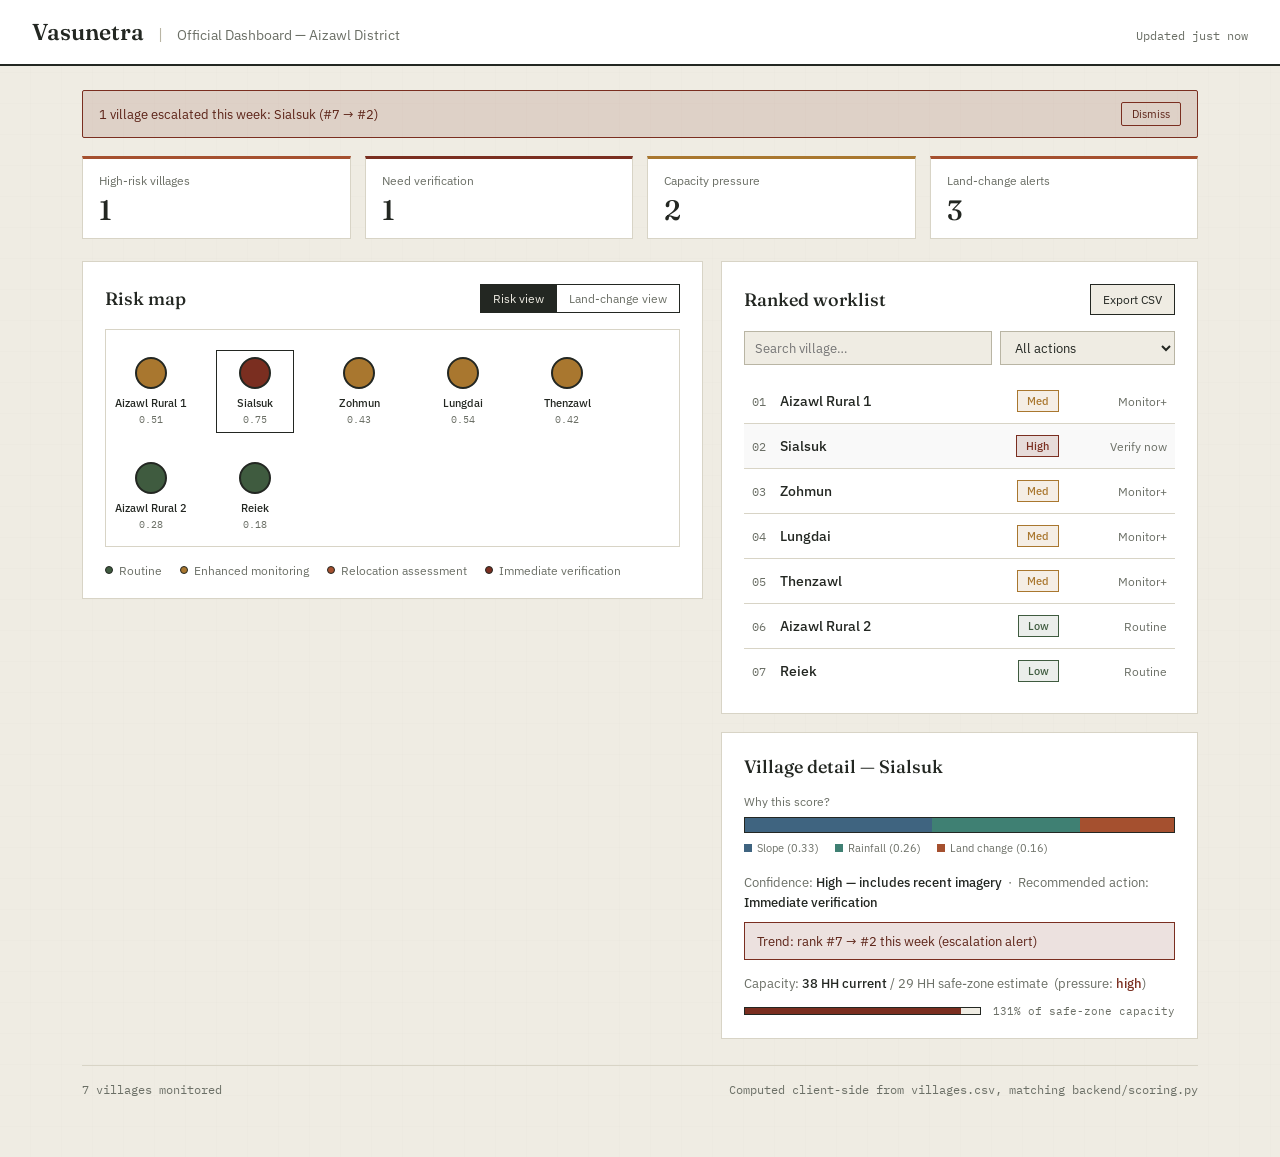
==== index.html @ 8f5079fb "Create index.html" ====
<!DOCTYPE html>
<html lang="en">
<head>
<meta charset="UTF-8">
<title>Vasunetra — Official Dashboard (Survey Report style)</title>
<link rel="preconnect" href="https://fonts.googleapis.com">
<link href="https://fonts.googleapis.com/css2?family=Fraunces:opsz,wght@9..144,400;9..144,500;9..144,600&family=IBM+Plex+Sans:wght@400;500;600&family=IBM+Plex+Mono:wght@400;500&display=swap" rel="stylesheet">
<style>
  :root{
    --paper:#efece3;
    --panel:#ffffff;
    --ink:#232722;
    --ink-dim:#6b6f66;
    --line:#d8d4c6;
    --line-strong:#b9b5a4;
    --forest:#3f5b3f;
    --forest-soft:rgba(63,91,63,0.10);
    --ochre:#a9772f;
    --ochre-soft:rgba(169,119,47,0.12);
    --clay:#a5502f;
    --clay-soft:rgba(165,80,47,0.13);
    --brick:#7a2e20;
    --brick-soft:rgba(122,46,32,0.14);
    --blue:#3f6480;
    --teal:#3f8073;
  }
  *{box-sizing:border-box;}
  html,body{margin:0;padding:0;}
  body{background:var(--paper); color:var(--ink); font-family:'IBM Plex Sans', sans-serif;
    background-image:
      repeating-linear-gradient(0deg, transparent, transparent 30px, rgba(0,0,0,0.018) 31px),
      repeating-linear-gradient(90deg, transparent, transparent 30px, rgba(0,0,0,0.018) 31px);
  }

  .navbar{
    background:var(--panel); border-bottom:2px solid var(--ink);
    padding:18px 32px; display:flex; align-items:baseline; justify-content:space-between; flex-wrap:wrap; gap:10px;
  }
  .navbar-left{display:flex; align-items:baseline; gap:14px; flex-wrap:wrap;}
  .navbar .wordmark{font-family:'Fraunces', serif; font-weight:560; font-size:23px;}
  .navbar .sep{color:var(--line-strong);}
  .navbar .subtitle{font-size:13.5px; color:var(--ink-dim);}
  .navbar .updated{font-family:'IBM Plex Mono', monospace; font-size:11.5px; color:var(--ink-dim);}

  .wrap{max-width:1180px;margin:0 auto;padding:24px 32px 60px;}

  .alert-banner{
    display:flex; align-items:center; justify-content:space-between;
    background:var(--brick-soft); border:1px solid var(--brick); color:#5c2317;
    border-radius:2px; padding:11px 16px; margin-bottom:18px; font-size:13px;
  }
  .alert-banner button{background:none; border:1px solid var(--brick); color:#5c2317; font-size:11px; padding:4px 10px; border-radius:2px; cursor:pointer; font-family:'IBM Plex Sans', sans-serif;}

  .stat-strip{display:grid; grid-template-columns:repeat(4,1fr); gap:14px; margin-bottom:22px;}
  @media (max-width:760px){ .stat-strip{grid-template-columns:repeat(2,1fr);} }
  .stat-card{background:var(--panel); border:1px solid var(--line); border-top:3px solid var(--line-strong); padding:14px 16px;}
  .stat-card.k-clay{border-top-color:var(--clay);}
  .stat-card.k-brick{border-top-color:var(--brick);}
  .stat-card.k-ochre{border-top-color:var(--ochre);}
  .stat-card .lbl{font-size:12px; color:var(--ink-dim); margin-bottom:8px;}
  .stat-card .val{font-family:'Fraunces', serif; font-weight:500; font-size:28px; line-height:1;}

  .grid{display:grid; grid-template-columns:1.3fr 1fr; gap:18px; align-items:start;}
  @media (max-width:920px){ .grid{grid-template-columns:1fr;} }

  .panel{background:var(--panel); border:1px solid var(--line); padding:22px 22px 20px; margin-bottom:18px;}
  .panel-head{display:flex; justify-content:space-between; align-items:center; margin-bottom:16px; flex-wrap:wrap; gap:8px;}
  .panel h2{font-family:'Fraunces', serif; font-weight:500; font-size:18px; margin:0;}
  .toggle{display:flex; border:1px solid var(--ink); overflow:hidden;}
  .toggle button{background:transparent; border:none; color:var(--ink-dim); font-family:'IBM Plex Sans', sans-serif; font-size:12px; padding:6px 12px; cursor:pointer;}
  .toggle button.active{background:var(--ink); color:var(--paper);}
  .toggle button:not(:last-child){border-right:1px solid var(--ink);}

  .map-field{
    display:flex; flex-wrap:wrap; gap:22px 26px; padding:20px 6px 8px;
    border:1px solid var(--line);
  }
  .node{text-align:center; cursor:pointer; width:78px; padding:6px 2px; border:1px solid transparent;}
  .node:hover{background:rgba(0,0,0,0.025);}
  .node.selected{border-color:var(--ink);}
  .node.hidden{display:none;}
  .node .dot{width:32px; height:32px; border-radius:50%; margin:0 auto 8px; border:2px solid var(--ink);}
  .node .nm{font-size:11px; font-weight:500; line-height:1.25;}
  .node .sc{font-family:'IBM Plex Mono', monospace; font-size:10px; color:var(--ink-dim); margin-top:2px;}
  .map-legend{display:flex; gap:18px; flex-wrap:wrap; margin-top:16px; font-size:11.5px; color:var(--ink-dim);}
  .map-legend span{display:inline-flex; align-items:center; gap:6px;}
  .map-legend i{width:8px; height:8px; border-radius:50%; display:inline-block; border:1px solid var(--ink);}

  .filter-row{display:flex; gap:8px; margin-bottom:14px; flex-wrap:wrap;}
  .filter-row input, .filter-row select{
    background:var(--paper); border:1px solid var(--line-strong); color:var(--ink);
    font-family:'IBM Plex Sans', sans-serif; font-size:12.5px; padding:7px 10px;
  }
  .filter-row input{flex:1; min-width:120px;}
  .icon-btn{background:var(--paper); border:1px solid var(--ink); color:var(--ink); font-family:'IBM Plex Sans', sans-serif; font-size:12px; padding:7px 12px; cursor:pointer;}
  .icon-btn:hover{background:var(--ink); color:var(--paper);}

  .wl-row{display:grid; grid-template-columns:auto 1fr auto auto; align-items:center; gap:12px; padding:11px 8px; border-bottom:1px solid var(--line); cursor:pointer;}
  .wl-row.hidden{display:none;}
  .wl-row:last-child{border-bottom:none;}
  .wl-row:hover, .wl-row.selected{background:rgba(0,0,0,0.025);}
  .wl-rank{font-family:'IBM Plex Mono', monospace; font-size:11.5px; color:var(--ink-dim); width:16px;}
  .wl-name{font-size:13.5px; font-weight:500;}
  .badge{padding:3px 9px; font-size:11px; font-weight:500; white-space:nowrap; border:1px solid;}
  .badge.tier-1{background:var(--forest-soft); color:var(--forest); border-color:var(--forest);}
  .badge.tier-2{background:var(--ochre-soft); color:var(--ochre); border-color:var(--ochre);}
  .badge.tier-3{background:var(--clay-soft); color:var(--clay); border-color:var(--clay);}
  .badge.tier-4{background:var(--brick-soft); color:var(--brick); border-color:var(--brick);}
  .wl-action{font-size:12px; color:var(--ink-dim); text-align:right; min-width:96px;}
  .empty-msg{font-size:12.5px; color:var(--ink-dim); padding:14px 4px;}

  .vd-title{font-family:'Fraunces', serif; font-size:17px; font-weight:500; margin-bottom:2px;}
  .why-label{font-size:12px; color:var(--ink-dim); margin-bottom:8px;}
  .stack-bar{display:flex; width:100%; height:16px; overflow:hidden; margin-bottom:8px; border:1px solid var(--ink);}
  .stack-legend{display:flex; gap:16px; flex-wrap:wrap; font-size:11px; color:var(--ink-dim); margin-bottom:18px;}
  .stack-legend span{display:inline-flex; align-items:center; gap:5px;}
  .stack-legend i{width:8px; height:8px; display:inline-block;}
  .vd-line{font-size:13px; color:var(--ink-dim); margin-bottom:10px; line-height:1.5;}
  .vd-line b{color:var(--ink); font-weight:500;}
  .vd-alert{background:var(--brick-soft); border:1px solid var(--brick); color:#5c2317; font-size:12.5px; padding:10px 12px; margin:6px 0 14px;}
  .vd-capacity{display:flex; align-items:center; gap:12px; margin-top:4px;}
  .cap-bar{flex:1; height:8px; background:var(--paper); overflow:hidden; border:1px solid var(--ink);}
  .cap-fill{height:100%;}
  .cap-txt{font-family:'IBM Plex Mono', monospace; font-size:11px; color:var(--ink-dim); white-space:nowrap;}

  footer{margin-top:8px; padding-top:16px; border-top:1px solid var(--line); font-size:11.5px; color:var(--ink-dim); font-family:'IBM Plex Mono', monospace; display:flex; justify-content:space-between; flex-wrap:wrap; gap:8px;}
</style>
</head>
<body>

<div class="navbar">
  <div class="navbar-left">
    <span class="wordmark">Vasunetra</span>
    <span class="sep">|</span>
    <span class="subtitle">Official Dashboard — Aizawl District</span>
  </div>
  <span class="updated" id="updatedAt"></span>
</div>

<div class="wrap">

  <div id="alertBanner"></div>
  <div class="stat-strip" id="statStrip"></div>

  <div class="grid">
    <div class="col-left">
      <div class="panel">
        <div class="panel-head">
          <h2>Risk map</h2>
          <div class="toggle">
            <button id="btnRisk" class="active">Risk view</button>
            <button id="btnLand">Land-change view</button>
          </div>
        </div>
        <div class="map-field" id="mapField"></div>
        <div class="map-legend" id="mapLegend"></div>
      </div>
    </div>

    <div class="col-right">
      <div class="panel">
        <div class="panel-head">
          <h2>Ranked worklist</h2>
          <button class="icon-btn" id="exportBtn">Export CSV</button>
        </div>
        <div class="filter-row">
          <input type="text" id="searchInput" placeholder="Search village…"/>
          <select id="tierFilter">
            <option value="all">All actions</option>
            <option value="4">Immediate verification</option>
            <option value="3">Relocation assessment</option>
            <option value="2">Enhanced monitoring</option>
            <option value="1">Routine monitoring</option>
          </select>
        </div>
        <div id="worklist"></div>
      </div>

      <div class="panel">
        <div class="panel-head"><h2 id="vdTitle">Village detail</h2></div>
        <div id="villageDetail"></div>
      </div>
    </div>
  </div>

  <footer>
    <span id="footLeft"></span>
    <span>Computed client-side from villages.csv, matching backend/scoring.py</span>
  </footer>

</div>

<script>
  const villages = [
    { village:"Sialsuk",        area:"Aizawl district",   slope:0.82, rainfall:0.75, population:152, access_score:0.4,  land_change:0.65, prev_rank:7 },
    { village:"Zohmun",         area:"Aizawl district",   slope:0.55, rainfall:0.60, population:210, access_score:0.6,  land_change:0,    prev_rank:null },
    { village:"Thenzawl",       area:"Serchhip district", slope:0.48, rainfall:0.65, population:95,  access_score:0.5,  land_change:0,    prev_rank:null },
    { village:"Reiek",          area:"Aizawl district",   slope:0.20, rainfall:0.30, population:180, access_score:0.8,  land_change:0,    prev_rank:null },
    { village:"Aizawl Rural 1", area:"Aizawl district",   slope:0.70, rainfall:0.55, population:300, access_score:0.3,  land_change:0.15, prev_rank:null },
    { village:"Aizawl Rural 2", area:"Aizawl district",   slope:0.35, rainfall:0.40, population:120, access_score:0.7,  land_change:0,    prev_rank:null },
    { village:"Lungdai",        area:"Aizawl district",   slope:0.65, rainfall:0.70, population:88,  access_score:0.45, land_change:0.12, prev_rank:null },
  ];

  function actionFor(h){
    if (h > 0.75) return {label:"Immediate verification", short:"Verify now", tier:4};
    if (h > 0.55) return {label:"Relocation assessment",  short:"Assess",     tier:3};
    if (h > 0.35) return {label:"Enhanced monitoring",     short:"Monitor+",   tier:2};
    return              {label:"Routine monitoring",      short:"Routine",    tier:1};
  }
  const tierColor = {1:'#3f5b3f', 2:'#a9772f', 3:'#a5502f', 4:'#7a2e20'};
  const tierName  = {1:'Low', 2:'Med', 3:'Med-high', 4:'High'};

  const scored = villages.map(v => {
    const slopeC = 0.40*v.slope, rainC = 0.35*v.rainfall, landC = 0.25*v.land_change;
    const hazard = slopeC + rainC + landC;
    const relocation = hazard * v.population * (1/v.access_score);
    const action = actionFor(hazard);
    const current_hh = Math.round(v.population/4);
    const safe_hh = Math.round(current_hh * (1 - hazard*0.3));
    const pressure = current_hh/safe_hh;
    const pressureTier = pressure > 1.2 ? 'high' : (pressure > 1.05 ? 'moderate' : 'low');
    return {...v, slopeC, rainC, landC, hazard_score:hazard, relocation_score:relocation, action, current_hh, safe_hh, pressure, pressureTier};
  });
  scored.sort((a,b) => b.relocation_score - a.relocation_score);
  scored.forEach((v,i) => v.rank = i+1);

  let colorMode = 'risk';
  let selected  = 'Sialsuk';
  let search = '';
  let tierFilterVal = 'all';

  const escalated = scored.filter(v => v.prev_rank && v.prev_rank > v.rank + 2);
  if (escalated.length){
    const names = escalated.map(v=>`${v.village} (#${v.prev_rank} → #${v.rank})`).join(', ');
    document.getElementById('alertBanner').innerHTML = `
      <div class="alert-banner">
        <span>${escalated.length} village${escalated.length>1?'s':''} escalated this week: ${names}</span>
        <button id="dismissAlert">Dismiss</button>
      </div>`;
    document.getElementById('dismissAlert').addEventListener('click', () => { document.getElementById('alertBanner').innerHTML=''; });
  }

  const highRisk = scored.filter(v => v.action.tier >= 3).length;
  const needVerify = scored.filter(v => v.action.tier === 4).length;
  const capPressure = scored.filter(v => v.pressureTier === 'high').length;
  const landAlerts = scored.filter(v => v.land_change > 0.1).length;
  document.getElementById('statStrip').innerHTML = `
    <div class="stat-card k-clay"><div class="lbl">High-risk villages</div><div class="val">${highRisk}</div></div>
    <div class="stat-card k-brick"><div class="lbl">Need verification</div><div class="val">${needVerify}</div></div>
    <div class="stat-card k-ochre"><div class="lbl">Capacity pressure</div><div class="val">${capPressure}</div></div>
    <div class="stat-card k-clay"><div class="lbl">Land-change alerts</div><div class="val">${landAlerts}</div></div>
  `;
  document.getElementById('updatedAt').textContent = 'Updated just now';
  document.getElementById('footLeft').textContent = `${scored.length} villages monitored`;

  function landChangeColor(v){
    if (v.land_change > 0.4) return '#7a2e20';
    if (v.land_change > 0.1) return '#a9772f';
    return '#3f5b3f';
  }
  function matchesFilter(v){
    const s = search.trim().toLowerCase();
    const matchSearch = !s || v.village.toLowerCase().includes(s);
    const matchTier = tierFilterVal === 'all' || v.action.tier === Number(tierFilterVal);
    return matchSearch && matchTier;
  }

  function renderGrid(){
    const field = document.getElementById('mapField');
    field.innerHTML = scored.map(v => {
      const color = colorMode === 'risk' ? tierColor[v.action.tier] : landChangeColor(v);
      const scoreTxt = colorMode === 'risk' ? v.hazard_score.toFixed(2) : (v.land_change*100).toFixed(0)+'%';
      const sel = v.village === selected ? 'selected' : '';
      const hide = matchesFilter(v) ? '' : 'hidden';
      return `
        <div class="node ${sel} ${hide}" data-village="${v.village}">
          <div class="dot" style="background:${color}"></div>
          <div class="nm">${v.village}</div>
          <div class="sc">${scoreTxt}</div>
        </div>`;
    }).join('');
    field.querySelectorAll('.node').forEach(n => n.addEventListener('click', () => selectVillage(n.dataset.village)));
    const legend = document.getElementById('mapLegend');
    if (colorMode === 'risk'){
      legend.innerHTML = `
        <span><i style="background:#3f5b3f"></i>Routine</span>
        <span><i style="background:#a9772f"></i>Enhanced monitoring</span>
        <span><i style="background:#a5502f"></i>Relocation assessment</span>
        <span><i style="background:#7a2e20"></i>Immediate verification</span>`;
    } else {
      legend.innerHTML = `
        <span><i style="background:#3f5b3f"></i>No change detected</span>
        <span><i style="background:#a9772f"></i>Moderate change</span>
        <span><i style="background:#7a2e20"></i>Significant change</span>`;
    }
  }

  document.getElementById('btnRisk').addEventListener('click', () => { colorMode='risk'; setToggle(); renderGrid(); });
  document.getElementById('btnLand').addEventListener('click', () => { colorMode='land'; setToggle(); renderGrid(); });
  function setToggle(){
    document.getElementById('btnRisk').classList.toggle('active', colorMode==='risk');
    document.getElementById('btnLand').classList.toggle('active', colorMode==='land');
  }

  function renderWorklist(){
    const el = document.getElementById('worklist');
    const visible = scored.filter(matchesFilter);
    if (!visible.length){ el.innerHTML = `<div class="empty-msg">No villages match this filter.</div>`; return; }
    el.innerHTML = visible.map(v => `
      <div class="wl-row ${v.village===selected?'selected':''}" data-village="${v.village}">
        <span class="wl-rank">${String(v.rank).padStart(2,'0')}</span>
        <span class="wl-name">${v.village}</span>
        <span class="badge tier-${v.action.tier}">${tierName[v.action.tier]}</span>
        <span class="wl-action">${v.action.short}</span>
      </div>
    `).join('');
    el.querySelectorAll('.wl-row').forEach(r => r.addEventListener('click', () => selectVillage(r.dataset.village)));
  }

  document.getElementById('searchInput').addEventListener('input', (e) => { search = e.target.value; renderWorklist(); renderGrid(); });
  document.getElementById('tierFilter').addEventListener('change', (e) => { tierFilterVal = e.target.value; renderWorklist(); renderGrid(); });

  document.getElementById('exportBtn').addEventListener('click', () => {
    const header = ['rank','village','area','hazard_score','relocation_score','recommended_action','current_hh','safe_hh_estimate','pressure'];
    const rows = scored.map(v => [v.rank, v.village, v.area, v.hazard_score.toFixed(3), v.relocation_score.toFixed(1), v.action.label, v.current_hh, v.safe_hh, v.pressureTier]);
    const csv = [header.join(','), ...rows.map(r => r.map(x => `"${x}"`).join(','))].join('\n');
    const blob = new Blob([csv], {type:'text/csv'});
    const url = URL.createObjectURL(blob);
    const a = document.createElement('a'); a.href = url; a.download = 'vasunetra_worklist.csv'; a.click();
    URL.revokeObjectURL(url);
  });

  function renderDetail(){
    const v = scored.find(x => x.village === selected);
    document.getElementById('vdTitle').textContent = `Village detail — ${v.village}`;
    const total = v.hazard_score;
    const pct = x => (x/total*100).toFixed(0);
    let html = `
      <div class="why-label">Why this score?</div>
      <div class="stack-bar">
        <div style="width:${pct(v.slopeC)}%; background:var(--blue)"></div>
        <div style="width:${pct(v.rainC)}%; background:var(--teal)"></div>
        ${v.landC > 0 ? `<div style="width:${pct(v.landC)}%; background:var(--clay)"></div>` : ''}
      </div>
      <div class="stack-legend">
        <span><i style="background:var(--blue)"></i>Slope (${v.slopeC.toFixed(2)})</span>
        <span><i style="background:var(--teal)"></i>Rainfall (${v.rainC.toFixed(2)})</span>
        ${v.landC > 0 ? `<span><i style="background:var(--clay)"></i>Land change (${v.landC.toFixed(2)})</span>` : ''}
      </div>
      <div class="vd-line">Confidence: <b>${v.land_change>0 ? 'High — includes recent imagery' : 'Moderate — no recent imagery yet'}</b> &nbsp;·&nbsp; Recommended action: <b>${v.action.label}</b></div>
    `;
    if (v.prev_rank && v.prev_rank !== v.rank){
      html += `<div class="vd-alert">Trend: rank #${v.prev_rank} → #${v.rank} this week (escalation alert)</div>`;
    } else {
      html += `<div class="vd-line">Trend: rank unchanged this week</div>`;
    }
    const capColor = v.pressureTier === 'high' ? '#7a2e20' : (v.pressureTier === 'moderate' ? '#a9772f' : '#3f5b3f');
    html += `
      <div class="vd-line">Capacity: <b>${v.current_hh} HH current</b> / ${v.safe_hh} HH safe-zone estimate &nbsp;(pressure: <b style="color:${capColor}">${v.pressureTier}</b>)</div>
      <div class="vd-capacity">
        <div class="cap-bar"><div class="cap-fill" style="width:${Math.min(100, v.pressure*70).toFixed(0)}%; background:${capColor}"></div></div>
        <span class="cap-txt">${(v.pressure*100).toFixed(0)}% of safe-zone capacity</span>
      </div>
    `;
    document.getElementById('villageDetail').innerHTML = html;
  }

  function selectVillage(name){ selected = name; renderGrid(); renderWorklist(); renderDetail(); }

  setToggle();
  renderGrid();
  renderWorklist();
  renderDetail();
</script>
</body>
</html>
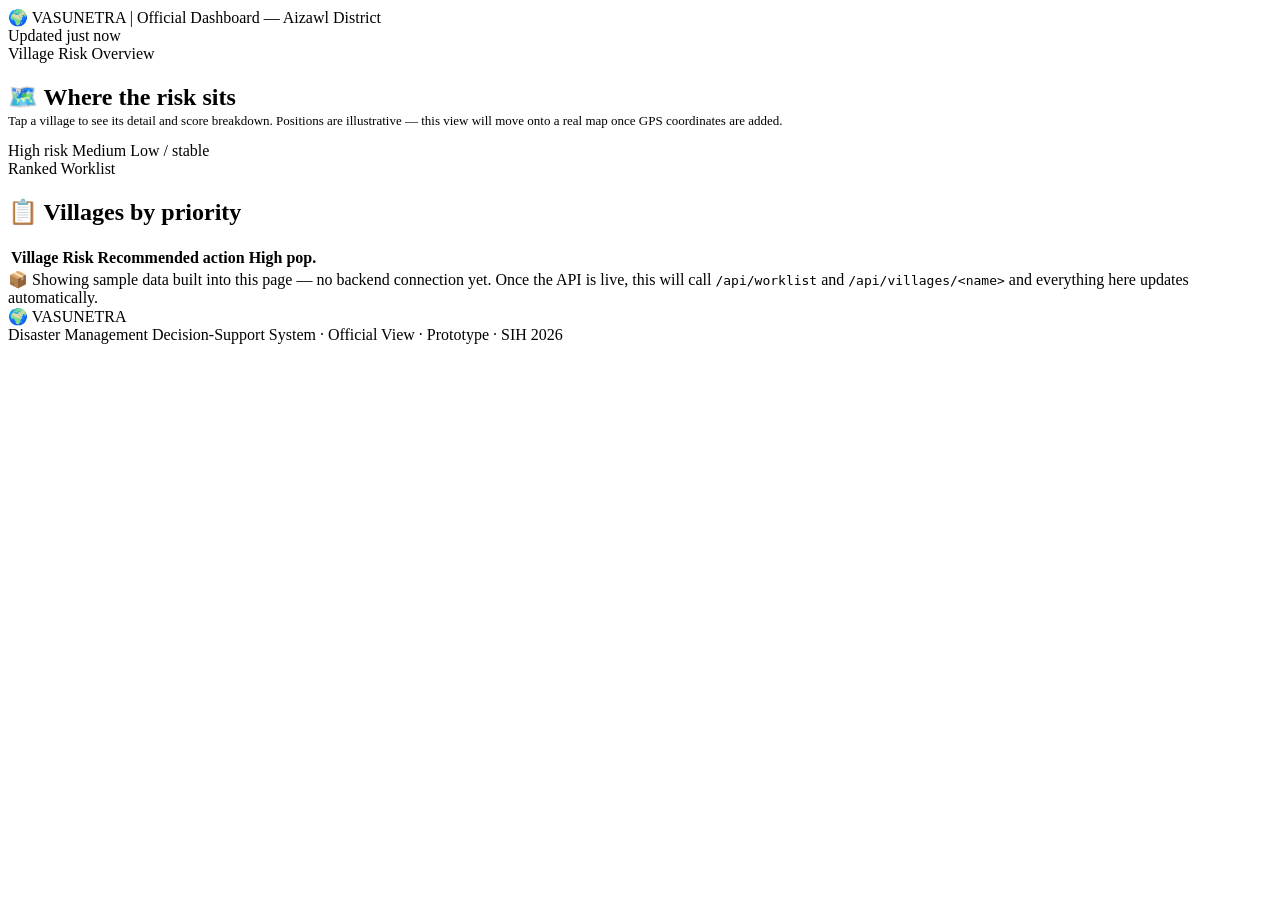
==== commit b171fb0e: "Update index.html" ====
--- a/index.html
+++ b/index.html
@@ -2,375 +2,74 @@
 <html lang="en">
 <head>
 <meta charset="UTF-8">
-<title>Vasunetra — Official Dashboard (Survey Report style)</title>
+<meta name="viewport" content="width=device-width, initial-scale=1.0">
+<title>Vasunetra | Official Dashboard</title>
 <link rel="preconnect" href="https://fonts.googleapis.com">
-<link href="https://fonts.googleapis.com/css2?family=Fraunces:opsz,wght@9..144,400;9..144,500;9..144,600&family=IBM+Plex+Sans:wght@400;500;600&family=IBM+Plex+Mono:wght@400;500&display=swap" rel="stylesheet">
-<style>
-  :root{
-    --paper:#efece3;
-    --panel:#ffffff;
-    --ink:#232722;
-    --ink-dim:#6b6f66;
-    --line:#d8d4c6;
-    --line-strong:#b9b5a4;
-    --forest:#3f5b3f;
-    --forest-soft:rgba(63,91,63,0.10);
-    --ochre:#a9772f;
-    --ochre-soft:rgba(169,119,47,0.12);
-    --clay:#a5502f;
-    --clay-soft:rgba(165,80,47,0.13);
-    --brick:#7a2e20;
-    --brick-soft:rgba(122,46,32,0.14);
-    --blue:#3f6480;
-    --teal:#3f8073;
-  }
-  *{box-sizing:border-box;}
-  html,body{margin:0;padding:0;}
-  body{background:var(--paper); color:var(--ink); font-family:'IBM Plex Sans', sans-serif;
-    background-image:
-      repeating-linear-gradient(0deg, transparent, transparent 30px, rgba(0,0,0,0.018) 31px),
-      repeating-linear-gradient(90deg, transparent, transparent 30px, rgba(0,0,0,0.018) 31px);
-  }
-
-  .navbar{
-    background:var(--panel); border-bottom:2px solid var(--ink);
-    padding:18px 32px; display:flex; align-items:baseline; justify-content:space-between; flex-wrap:wrap; gap:10px;
-  }
-  .navbar-left{display:flex; align-items:baseline; gap:14px; flex-wrap:wrap;}
-  .navbar .wordmark{font-family:'Fraunces', serif; font-weight:560; font-size:23px;}
-  .navbar .sep{color:var(--line-strong);}
-  .navbar .subtitle{font-size:13.5px; color:var(--ink-dim);}
-  .navbar .updated{font-family:'IBM Plex Mono', monospace; font-size:11.5px; color:var(--ink-dim);}
-
-  .wrap{max-width:1180px;margin:0 auto;padding:24px 32px 60px;}
-
-  .alert-banner{
-    display:flex; align-items:center; justify-content:space-between;
-    background:var(--brick-soft); border:1px solid var(--brick); color:#5c2317;
-    border-radius:2px; padding:11px 16px; margin-bottom:18px; font-size:13px;
-  }
-  .alert-banner button{background:none; border:1px solid var(--brick); color:#5c2317; font-size:11px; padding:4px 10px; border-radius:2px; cursor:pointer; font-family:'IBM Plex Sans', sans-serif;}
-
-  .stat-strip{display:grid; grid-template-columns:repeat(4,1fr); gap:14px; margin-bottom:22px;}
-  @media (max-width:760px){ .stat-strip{grid-template-columns:repeat(2,1fr);} }
-  .stat-card{background:var(--panel); border:1px solid var(--line); border-top:3px solid var(--line-strong); padding:14px 16px;}
-  .stat-card.k-clay{border-top-color:var(--clay);}
-  .stat-card.k-brick{border-top-color:var(--brick);}
-  .stat-card.k-ochre{border-top-color:var(--ochre);}
-  .stat-card .lbl{font-size:12px; color:var(--ink-dim); margin-bottom:8px;}
-  .stat-card .val{font-family:'Fraunces', serif; font-weight:500; font-size:28px; line-height:1;}
-
-  .grid{display:grid; grid-template-columns:1.3fr 1fr; gap:18px; align-items:start;}
-  @media (max-width:920px){ .grid{grid-template-columns:1fr;} }
-
-  .panel{background:var(--panel); border:1px solid var(--line); padding:22px 22px 20px; margin-bottom:18px;}
-  .panel-head{display:flex; justify-content:space-between; align-items:center; margin-bottom:16px; flex-wrap:wrap; gap:8px;}
-  .panel h2{font-family:'Fraunces', serif; font-weight:500; font-size:18px; margin:0;}
-  .toggle{display:flex; border:1px solid var(--ink); overflow:hidden;}
-  .toggle button{background:transparent; border:none; color:var(--ink-dim); font-family:'IBM Plex Sans', sans-serif; font-size:12px; padding:6px 12px; cursor:pointer;}
-  .toggle button.active{background:var(--ink); color:var(--paper);}
-  .toggle button:not(:last-child){border-right:1px solid var(--ink);}
-
-  .map-field{
-    display:flex; flex-wrap:wrap; gap:22px 26px; padding:20px 6px 8px;
-    border:1px solid var(--line);
-  }
-  .node{text-align:center; cursor:pointer; width:78px; padding:6px 2px; border:1px solid transparent;}
-  .node:hover{background:rgba(0,0,0,0.025);}
-  .node.selected{border-color:var(--ink);}
-  .node.hidden{display:none;}
-  .node .dot{width:32px; height:32px; border-radius:50%; margin:0 auto 8px; border:2px solid var(--ink);}
-  .node .nm{font-size:11px; font-weight:500; line-height:1.25;}
-  .node .sc{font-family:'IBM Plex Mono', monospace; font-size:10px; color:var(--ink-dim); margin-top:2px;}
-  .map-legend{display:flex; gap:18px; flex-wrap:wrap; margin-top:16px; font-size:11.5px; color:var(--ink-dim);}
-  .map-legend span{display:inline-flex; align-items:center; gap:6px;}
-  .map-legend i{width:8px; height:8px; border-radius:50%; display:inline-block; border:1px solid var(--ink);}
-
-  .filter-row{display:flex; gap:8px; margin-bottom:14px; flex-wrap:wrap;}
-  .filter-row input, .filter-row select{
-    background:var(--paper); border:1px solid var(--line-strong); color:var(--ink);
-    font-family:'IBM Plex Sans', sans-serif; font-size:12.5px; padding:7px 10px;
-  }
-  .filter-row input{flex:1; min-width:120px;}
-  .icon-btn{background:var(--paper); border:1px solid var(--ink); color:var(--ink); font-family:'IBM Plex Sans', sans-serif; font-size:12px; padding:7px 12px; cursor:pointer;}
-  .icon-btn:hover{background:var(--ink); color:var(--paper);}
-
-  .wl-row{display:grid; grid-template-columns:auto 1fr auto auto; align-items:center; gap:12px; padding:11px 8px; border-bottom:1px solid var(--line); cursor:pointer;}
-  .wl-row.hidden{display:none;}
-  .wl-row:last-child{border-bottom:none;}
-  .wl-row:hover, .wl-row.selected{background:rgba(0,0,0,0.025);}
-  .wl-rank{font-family:'IBM Plex Mono', monospace; font-size:11.5px; color:var(--ink-dim); width:16px;}
-  .wl-name{font-size:13.5px; font-weight:500;}
-  .badge{padding:3px 9px; font-size:11px; font-weight:500; white-space:nowrap; border:1px solid;}
-  .badge.tier-1{background:var(--forest-soft); color:var(--forest); border-color:var(--forest);}
-  .badge.tier-2{background:var(--ochre-soft); color:var(--ochre); border-color:var(--ochre);}
-  .badge.tier-3{background:var(--clay-soft); color:var(--clay); border-color:var(--clay);}
-  .badge.tier-4{background:var(--brick-soft); color:var(--brick); border-color:var(--brick);}
-  .wl-action{font-size:12px; color:var(--ink-dim); text-align:right; min-width:96px;}
-  .empty-msg{font-size:12.5px; color:var(--ink-dim); padding:14px 4px;}
-
-  .vd-title{font-family:'Fraunces', serif; font-size:17px; font-weight:500; margin-bottom:2px;}
-  .why-label{font-size:12px; color:var(--ink-dim); margin-bottom:8px;}
-  .stack-bar{display:flex; width:100%; height:16px; overflow:hidden; margin-bottom:8px; border:1px solid var(--ink);}
-  .stack-legend{display:flex; gap:16px; flex-wrap:wrap; font-size:11px; color:var(--ink-dim); margin-bottom:18px;}
-  .stack-legend span{display:inline-flex; align-items:center; gap:5px;}
-  .stack-legend i{width:8px; height:8px; display:inline-block;}
-  .vd-line{font-size:13px; color:var(--ink-dim); margin-bottom:10px; line-height:1.5;}
-  .vd-line b{color:var(--ink); font-weight:500;}
-  .vd-alert{background:var(--brick-soft); border:1px solid var(--brick); color:#5c2317; font-size:12.5px; padding:10px 12px; margin:6px 0 14px;}
-  .vd-capacity{display:flex; align-items:center; gap:12px; margin-top:4px;}
-  .cap-bar{flex:1; height:8px; background:var(--paper); overflow:hidden; border:1px solid var(--ink);}
-  .cap-fill{height:100%;}
-  .cap-txt{font-family:'IBM Plex Mono', monospace; font-size:11px; color:var(--ink-dim); white-space:nowrap;}
-
-  footer{margin-top:8px; padding-top:16px; border-top:1px solid var(--line); font-size:11.5px; color:var(--ink-dim); font-family:'IBM Plex Mono', monospace; display:flex; justify-content:space-between; flex-wrap:wrap; gap:8px;}
-</style>
+<link href="https://fonts.googleapis.com/css2?family=Poppins:wght@500;600;700;800&family=Inter:wght@400;500;600;700&display=swap" rel="stylesheet">
+<link rel="stylesheet" href="style.css">
 </head>
 <body>
 
-<div class="navbar">
-  <div class="navbar-left">
-    <span class="wordmark">Vasunetra</span>
-    <span class="sep">|</span>
+<header class="topbar">
+  <div class="brand">
+    <span class="globe">🌍</span>
+    <span>VASUNETRA</span>
+    <span class="divider">|</span>
     <span class="subtitle">Official Dashboard — Aizawl District</span>
   </div>
-  <span class="updated" id="updatedAt"></span>
-</div>
+  <div class="updated" id="updatedText">Updated just now</div>
+</header>
 
-<div class="wrap">
+<main>
 
-  <div id="alertBanner"></div>
-  <div class="stat-strip" id="statStrip"></div>
+  <div class="stats-grid" id="statsGrid"></div>
 
-  <div class="grid">
-    <div class="col-left">
+  <div class="layout">
+    <div>
       <div class="panel">
-        <div class="panel-head">
-          <h2>Risk map</h2>
-          <div class="toggle">
-            <button id="btnRisk" class="active">Risk view</button>
-            <button id="btnLand">Land-change view</button>
-          </div>
+        <div class="kicker">Village Risk Overview</div>
+        <h2 class="section-title" style="margin-bottom:2px;">🗺️ Where the risk sits</h2>
+        <p style="color:var(--muted);font-size:13px;margin-top:0;">Tap a village to see its detail and score breakdown. Positions are illustrative — this view will move onto a real map once GPS coordinates are added.</p>
+        <div class="village-grid" id="villageGrid"></div>
+        <div class="legend">
+          <span><i style="background:var(--red)"></i> High risk</span>
+          <span><i style="background:var(--amber)"></i> Medium</span>
+          <span><i style="background:var(--green)"></i> Low / stable</span>
         </div>
-        <div class="map-field" id="mapField"></div>
-        <div class="map-legend" id="mapLegend"></div>
+      </div>
+
+      <div class="panel">
+        <div class="kicker">Ranked Worklist</div>
+        <h2 class="section-title">📋 Villages by priority</h2>
+        <table>
+          <thead>
+            <tr>
+              <th>Village</th>
+              <th>Risk</th>
+              <th>Recommended action</th>
+              <th>High pop.</th>
+            </tr>
+          </thead>
+          <tbody id="worklistBody"></tbody>
+        </table>
       </div>
     </div>
 
-    <div class="col-right">
-      <div class="panel">
-        <div class="panel-head">
-          <h2>Ranked worklist</h2>
-          <button class="icon-btn" id="exportBtn">Export CSV</button>
-        </div>
-        <div class="filter-row">
-          <input type="text" id="searchInput" placeholder="Search village…"/>
-          <select id="tierFilter">
-            <option value="all">All actions</option>
-            <option value="4">Immediate verification</option>
-            <option value="3">Relocation assessment</option>
-            <option value="2">Enhanced monitoring</option>
-            <option value="1">Routine monitoring</option>
-          </select>
-        </div>
-        <div id="worklist"></div>
-      </div>
-
-      <div class="panel">
-        <div class="panel-head"><h2 id="vdTitle">Village detail</h2></div>
-        <div id="villageDetail"></div>
+    <div>
+      <div class="panel" id="detailPanel"></div>
+      <div class="mock-note">
+        📦 Showing sample data built into this page — no backend connection yet. Once the API is live, this will call <code>/api/worklist</code> and <code>/api/villages/&lt;name&gt;</code> and everything here updates automatically.
       </div>
     </div>
   </div>
 
-  <footer>
-    <span id="footLeft"></span>
-    <span>Computed client-side from villages.csv, matching backend/scoring.py</span>
-  </footer>
+</main>
 
-</div>
+<footer>
+  <div class="fbrand">🌍 VASUNETRA</div>
+  Disaster Management Decision-Support System · Official View · Prototype · SIH 2026
+</footer>
 
-<script>
-  const villages = [
-    { village:"Sialsuk",        area:"Aizawl district",   slope:0.82, rainfall:0.75, population:152, access_score:0.4,  land_change:0.65, prev_rank:7 },
-    { village:"Zohmun",         area:"Aizawl district",   slope:0.55, rainfall:0.60, population:210, access_score:0.6,  land_change:0,    prev_rank:null },
-    { village:"Thenzawl",       area:"Serchhip district", slope:0.48, rainfall:0.65, population:95,  access_score:0.5,  land_change:0,    prev_rank:null },
-    { village:"Reiek",          area:"Aizawl district",   slope:0.20, rainfall:0.30, population:180, access_score:0.8,  land_change:0,    prev_rank:null },
-    { village:"Aizawl Rural 1", area:"Aizawl district",   slope:0.70, rainfall:0.55, population:300, access_score:0.3,  land_change:0.15, prev_rank:null },
-    { village:"Aizawl Rural 2", area:"Aizawl district",   slope:0.35, rainfall:0.40, population:120, access_score:0.7,  land_change:0,    prev_rank:null },
-    { village:"Lungdai",        area:"Aizawl district",   slope:0.65, rainfall:0.70, population:88,  access_score:0.45, land_change:0.12, prev_rank:null },
-  ];
-
-  function actionFor(h){
-    if (h > 0.75) return {label:"Immediate verification", short:"Verify now", tier:4};
-    if (h > 0.55) return {label:"Relocation assessment",  short:"Assess",     tier:3};
-    if (h > 0.35) return {label:"Enhanced monitoring",     short:"Monitor+",   tier:2};
-    return              {label:"Routine monitoring",      short:"Routine",    tier:1};
-  }
-  const tierColor = {1:'#3f5b3f', 2:'#a9772f', 3:'#a5502f', 4:'#7a2e20'};
-  const tierName  = {1:'Low', 2:'Med', 3:'Med-high', 4:'High'};
-
-  const scored = villages.map(v => {
-    const slopeC = 0.40*v.slope, rainC = 0.35*v.rainfall, landC = 0.25*v.land_change;
-    const hazard = slopeC + rainC + landC;
-    const relocation = hazard * v.population * (1/v.access_score);
-    const action = actionFor(hazard);
-    const current_hh = Math.round(v.population/4);
-    const safe_hh = Math.round(current_hh * (1 - hazard*0.3));
-    const pressure = current_hh/safe_hh;
-    const pressureTier = pressure > 1.2 ? 'high' : (pressure > 1.05 ? 'moderate' : 'low');
-    return {...v, slopeC, rainC, landC, hazard_score:hazard, relocation_score:relocation, action, current_hh, safe_hh, pressure, pressureTier};
-  });
-  scored.sort((a,b) => b.relocation_score - a.relocation_score);
-  scored.forEach((v,i) => v.rank = i+1);
-
-  let colorMode = 'risk';
-  let selected  = 'Sialsuk';
-  let search = '';
-  let tierFilterVal = 'all';
-
-  const escalated = scored.filter(v => v.prev_rank && v.prev_rank > v.rank + 2);
-  if (escalated.length){
-    const names = escalated.map(v=>`${v.village} (#${v.prev_rank} → #${v.rank})`).join(', ');
-    document.getElementById('alertBanner').innerHTML = `
-      <div class="alert-banner">
-        <span>${escalated.length} village${escalated.length>1?'s':''} escalated this week: ${names}</span>
-        <button id="dismissAlert">Dismiss</button>
-      </div>`;
-    document.getElementById('dismissAlert').addEventListener('click', () => { document.getElementById('alertBanner').innerHTML=''; });
-  }
-
-  const highRisk = scored.filter(v => v.action.tier >= 3).length;
-  const needVerify = scored.filter(v => v.action.tier === 4).length;
-  const capPressure = scored.filter(v => v.pressureTier === 'high').length;
-  const landAlerts = scored.filter(v => v.land_change > 0.1).length;
-  document.getElementById('statStrip').innerHTML = `
-    <div class="stat-card k-clay"><div class="lbl">High-risk villages</div><div class="val">${highRisk}</div></div>
-    <div class="stat-card k-brick"><div class="lbl">Need verification</div><div class="val">${needVerify}</div></div>
-    <div class="stat-card k-ochre"><div class="lbl">Capacity pressure</div><div class="val">${capPressure}</div></div>
-    <div class="stat-card k-clay"><div class="lbl">Land-change alerts</div><div class="val">${landAlerts}</div></div>
-  `;
-  document.getElementById('updatedAt').textContent = 'Updated just now';
-  document.getElementById('footLeft').textContent = `${scored.length} villages monitored`;
-
-  function landChangeColor(v){
-    if (v.land_change > 0.4) return '#7a2e20';
-    if (v.land_change > 0.1) return '#a9772f';
-    return '#3f5b3f';
-  }
-  function matchesFilter(v){
-    const s = search.trim().toLowerCase();
-    const matchSearch = !s || v.village.toLowerCase().includes(s);
-    const matchTier = tierFilterVal === 'all' || v.action.tier === Number(tierFilterVal);
-    return matchSearch && matchTier;
-  }
-
-  function renderGrid(){
-    const field = document.getElementById('mapField');
-    field.innerHTML = scored.map(v => {
-      const color = colorMode === 'risk' ? tierColor[v.action.tier] : landChangeColor(v);
-      const scoreTxt = colorMode === 'risk' ? v.hazard_score.toFixed(2) : (v.land_change*100).toFixed(0)+'%';
-      const sel = v.village === selected ? 'selected' : '';
-      const hide = matchesFilter(v) ? '' : 'hidden';
-      return `
-        <div class="node ${sel} ${hide}" data-village="${v.village}">
-          <div class="dot" style="background:${color}"></div>
-          <div class="nm">${v.village}</div>
-          <div class="sc">${scoreTxt}</div>
-        </div>`;
-    }).join('');
-    field.querySelectorAll('.node').forEach(n => n.addEventListener('click', () => selectVillage(n.dataset.village)));
-    const legend = document.getElementById('mapLegend');
-    if (colorMode === 'risk'){
-      legend.innerHTML = `
-        <span><i style="background:#3f5b3f"></i>Routine</span>
-        <span><i style="background:#a9772f"></i>Enhanced monitoring</span>
-        <span><i style="background:#a5502f"></i>Relocation assessment</span>
-        <span><i style="background:#7a2e20"></i>Immediate verification</span>`;
-    } else {
-      legend.innerHTML = `
-        <span><i style="background:#3f5b3f"></i>No change detected</span>
-        <span><i style="background:#a9772f"></i>Moderate change</span>
-        <span><i style="background:#7a2e20"></i>Significant change</span>`;
-    }
-  }
-
-  document.getElementById('btnRisk').addEventListener('click', () => { colorMode='risk'; setToggle(); renderGrid(); });
-  document.getElementById('btnLand').addEventListener('click', () => { colorMode='land'; setToggle(); renderGrid(); });
-  function setToggle(){
-    document.getElementById('btnRisk').classList.toggle('active', colorMode==='risk');
-    document.getElementById('btnLand').classList.toggle('active', colorMode==='land');
-  }
-
-  function renderWorklist(){
-    const el = document.getElementById('worklist');
-    const visible = scored.filter(matchesFilter);
-    if (!visible.length){ el.innerHTML = `<div class="empty-msg">No villages match this filter.</div>`; return; }
-    el.innerHTML = visible.map(v => `
-      <div class="wl-row ${v.village===selected?'selected':''}" data-village="${v.village}">
-        <span class="wl-rank">${String(v.rank).padStart(2,'0')}</span>
-        <span class="wl-name">${v.village}</span>
-        <span class="badge tier-${v.action.tier}">${tierName[v.action.tier]}</span>
-        <span class="wl-action">${v.action.short}</span>
-      </div>
-    `).join('');
-    el.querySelectorAll('.wl-row').forEach(r => r.addEventListener('click', () => selectVillage(r.dataset.village)));
-  }
-
-  document.getElementById('searchInput').addEventListener('input', (e) => { search = e.target.value; renderWorklist(); renderGrid(); });
-  document.getElementById('tierFilter').addEventListener('change', (e) => { tierFilterVal = e.target.value; renderWorklist(); renderGrid(); });
-
-  document.getElementById('exportBtn').addEventListener('click', () => {
-    const header = ['rank','village','area','hazard_score','relocation_score','recommended_action','current_hh','safe_hh_estimate','pressure'];
-    const rows = scored.map(v => [v.rank, v.village, v.area, v.hazard_score.toFixed(3), v.relocation_score.toFixed(1), v.action.label, v.current_hh, v.safe_hh, v.pressureTier]);
-    const csv = [header.join(','), ...rows.map(r => r.map(x => `"${x}"`).join(','))].join('\n');
-    const blob = new Blob([csv], {type:'text/csv'});
-    const url = URL.createObjectURL(blob);
-    const a = document.createElement('a'); a.href = url; a.download = 'vasunetra_worklist.csv'; a.click();
-    URL.revokeObjectURL(url);
-  });
-
-  function renderDetail(){
-    const v = scored.find(x => x.village === selected);
-    document.getElementById('vdTitle').textContent = `Village detail — ${v.village}`;
-    const total = v.hazard_score;
-    const pct = x => (x/total*100).toFixed(0);
-    let html = `
-      <div class="why-label">Why this score?</div>
-      <div class="stack-bar">
-        <div style="width:${pct(v.slopeC)}%; background:var(--blue)"></div>
-        <div style="width:${pct(v.rainC)}%; background:var(--teal)"></div>
-        ${v.landC > 0 ? `<div style="width:${pct(v.landC)}%; background:var(--clay)"></div>` : ''}
-      </div>
-      <div class="stack-legend">
-        <span><i style="background:var(--blue)"></i>Slope (${v.slopeC.toFixed(2)})</span>
-        <span><i style="background:var(--teal)"></i>Rainfall (${v.rainC.toFixed(2)})</span>
-        ${v.landC > 0 ? `<span><i style="background:var(--clay)"></i>Land change (${v.landC.toFixed(2)})</span>` : ''}
-      </div>
-      <div class="vd-line">Confidence: <b>${v.land_change>0 ? 'High — includes recent imagery' : 'Moderate — no recent imagery yet'}</b> &nbsp;·&nbsp; Recommended action: <b>${v.action.label}</b></div>
-    `;
-    if (v.prev_rank && v.prev_rank !== v.rank){
-      html += `<div class="vd-alert">Trend: rank #${v.prev_rank} → #${v.rank} this week (escalation alert)</div>`;
-    } else {
-      html += `<div class="vd-line">Trend: rank unchanged this week</div>`;
-    }
-    const capColor = v.pressureTier === 'high' ? '#7a2e20' : (v.pressureTier === 'moderate' ? '#a9772f' : '#3f5b3f');
-    html += `
-      <div class="vd-line">Capacity: <b>${v.current_hh} HH current</b> / ${v.safe_hh} HH safe-zone estimate &nbsp;(pressure: <b style="color:${capColor}">${v.pressureTier}</b>)</div>
-      <div class="vd-capacity">
-        <div class="cap-bar"><div class="cap-fill" style="width:${Math.min(100, v.pressure*70).toFixed(0)}%; background:${capColor}"></div></div>
-        <span class="cap-txt">${(v.pressure*100).toFixed(0)}% of safe-zone capacity</span>
-      </div>
-    `;
-    document.getElementById('villageDetail').innerHTML = html;
-  }
-
-  function selectVillage(name){ selected = name; renderGrid(); renderWorklist(); renderDetail(); }
-
-  setToggle();
-  renderGrid();
-  renderWorklist();
-  renderDetail();
-</script>
+<script src="app.js"></script>
 </body>
 </html>
